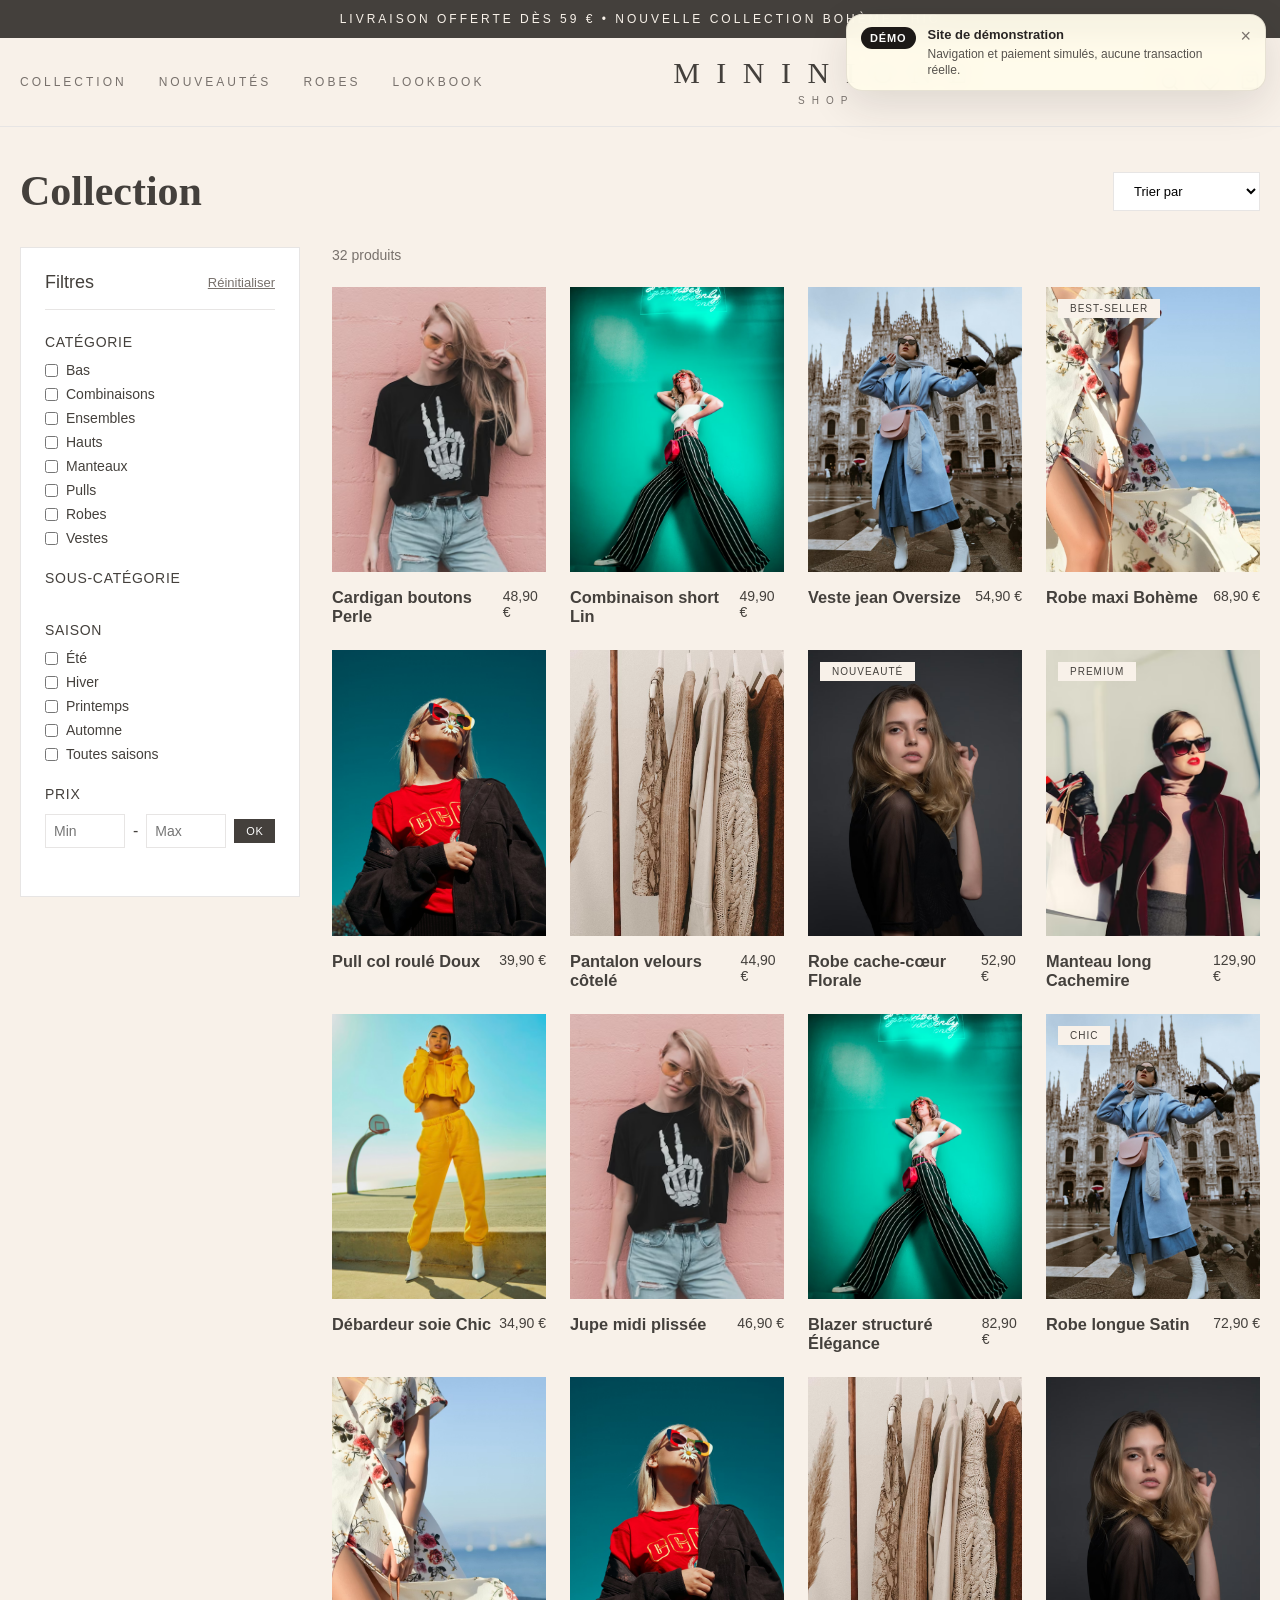
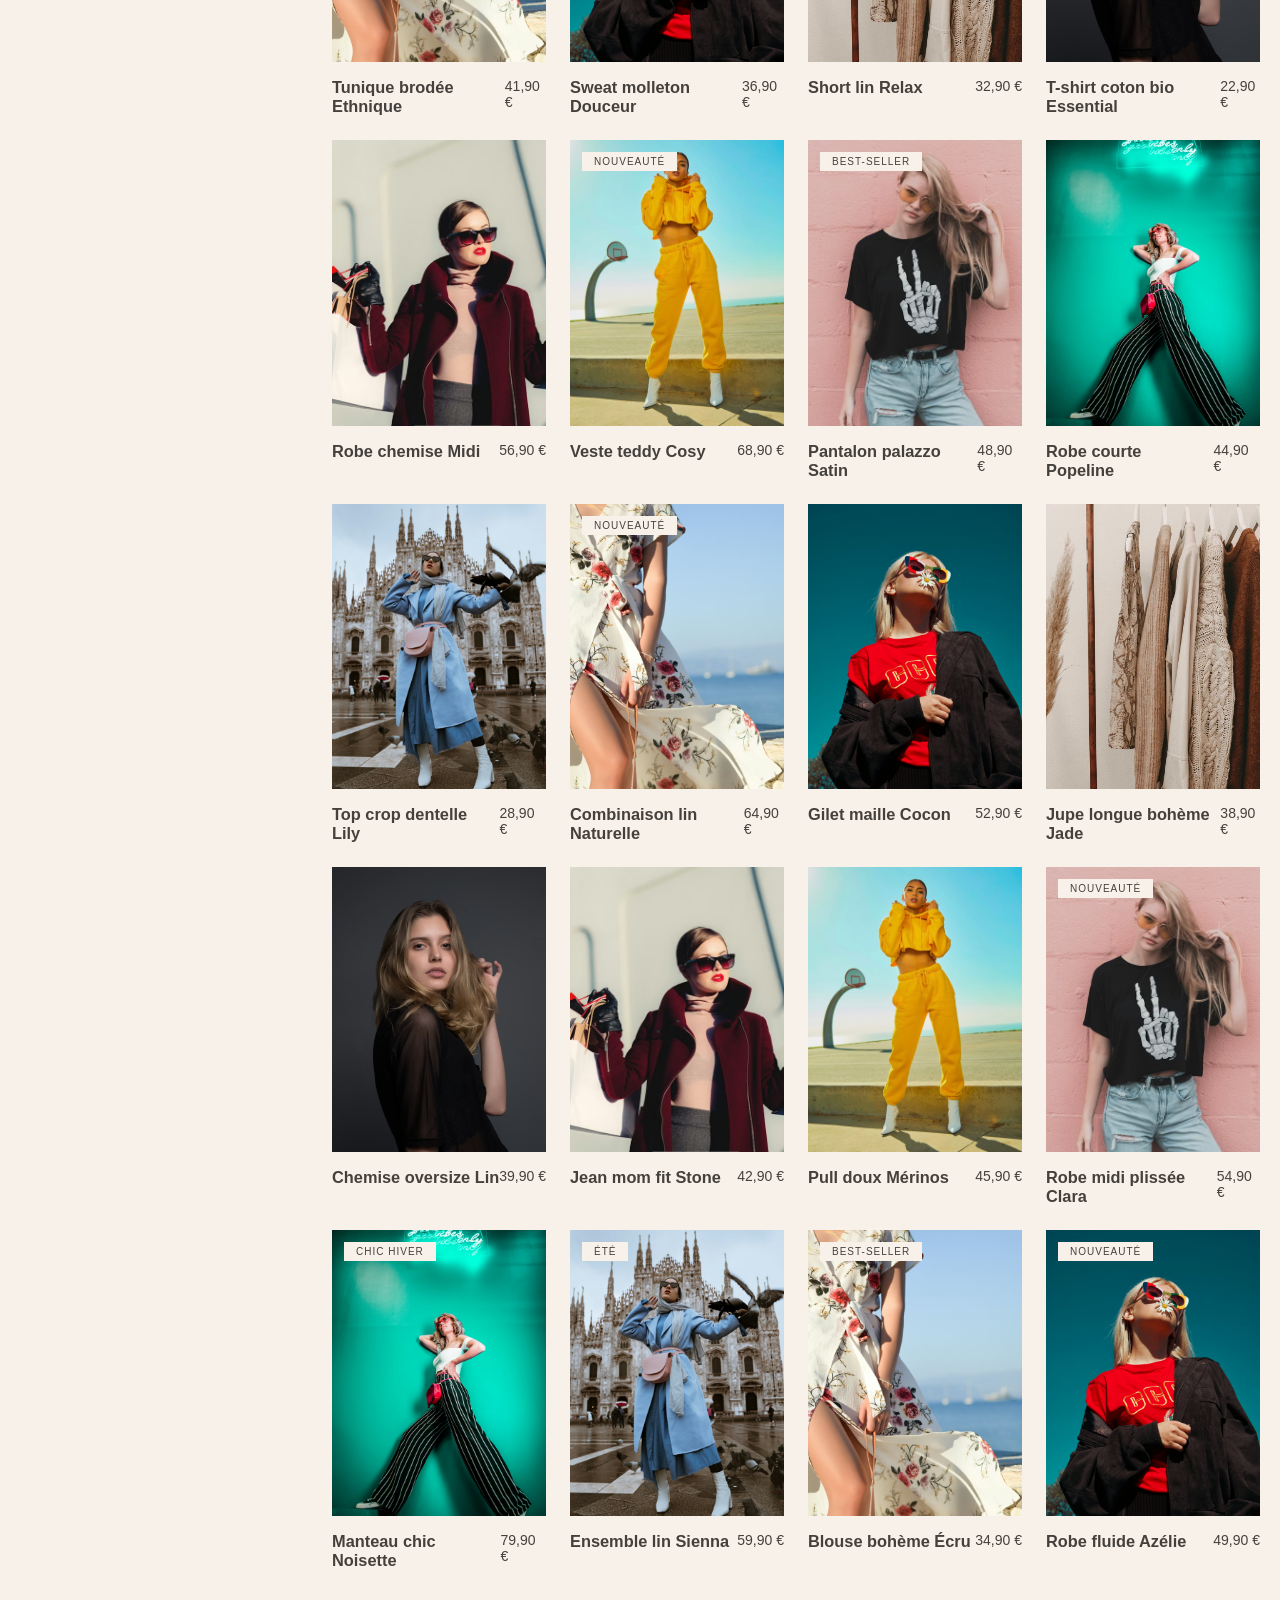
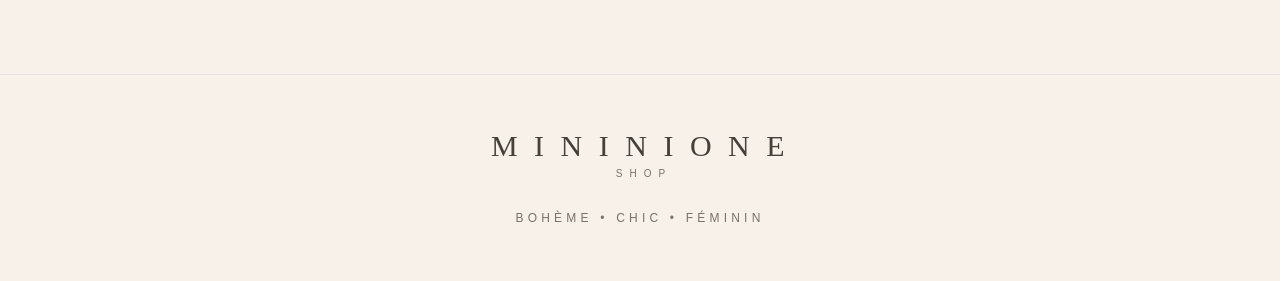
==== checkout.html @ 6a5db96a "Add files via upload" ====
<!DOCTYPE html>
<html lang="fr">
<head>
  <meta charset="UTF-8">
  <meta name="viewport" content="width=device-width, initial-scale=1.0">
  <title>Commande - Mininione Shop</title>
  <link rel="stylesheet" href="css/styles.css">
</head>
<body>
  <div class="banner">
    Paiement 100% sécurisé • Livraison gratuite dès 59 €
  </div>

  <header class="header">
    <div class="header-content">
      <a href="index.html" class="logo">
        <div class="logo-main">Mininione</div>
        <div class="logo-sub">shop</div>
      </a>
    </div>
  </header>

  <main class="checkout-page">
    <div class="checkout-steps">
      <div class="step active"><span>1</span> Livraison</div>
      <div class="step"><span>2</span> Paiement</div>
      <div class="step"><span>3</span> Confirmation</div>
    </div>

    <div class="checkout-container">
      <div class="checkout-form">
        <h1>Informations de livraison</h1>

        <form id="checkoutForm">
          <div class="form-section">
            <h3>Contact</h3>
            <div class="form-row">
              <div class="form-group full">
                <label for="email">Email *</label>
                <input type="email" id="email" required>
              </div>
            </div>
            <div class="form-row">
              <div class="form-group">
                <label for="firstName">Prénom *</label>
                <input type="text" id="firstName" required>
              </div>
              <div class="form-group">
                <label for="lastName">Nom *</label>
                <input type="text" id="lastName" required>
              </div>
            </div>
            <div class="form-row">
              <div class="form-group full">
                <label for="phone">Téléphone</label>
                <input type="tel" id="phone">
              </div>
            </div>
          </div>

          <div class="form-section">
            <h3>Adresse de livraison</h3>
            <div class="form-row">
              <div class="form-group full">
                <label for="address">Adresse *</label>
                <input type="text" id="address" required>
              </div>
            </div>
            <div class="form-row">
              <div class="form-group">
                <label for="city">Ville *</label>
                <input type="text" id="city" required>
              </div>
              <div class="form-group">
                <label for="postal">Code postal *</label>
                <input type="text" id="postal" required>
              </div>
            </div>
          </div>

          <div class="form-section">
            <h3>Mode de paiement</h3>
            <div class="payment-methods">
              <label class="payment-method">
                <input type="radio" name="payment" value="card" checked>
                <div class="payment-option">
                  <span>Carte bancaire</span>
                  <p>Paiement sécurisé (simulé)</p>
                </div>
              </label>
              <label class="payment-method">
                <input type="radio" name="payment" value="paypal">
                <div class="payment-option">
                  <span>PayPal</span>
                  <p>Paiement rapide (simulé)</p>
                </div>
              </label>
            </div>
            <p class="payment-note">Mode démonstration : aucun paiement réel ne sera effectué</p>
          </div>

          <button type="submit" class="btn-primary btn-large">Valider la commande</button>
        </form>
      </div>

      <div class="checkout-summary">
        <h2>Récapitulatif</h2>
        <div id="orderItems"></div>
        <div class="summary-divider"></div>
        <div class="summary-row">
          <span>Sous-total</span>
          <span id="summarySubtotal">0,00 €</span>
        </div>
        <div class="summary-row">
          <span>Livraison</span>
          <span id="summaryShipping">0,00 €</span>
        </div>
        <div class="summary-divider"></div>
        <div class="summary-row summary-total">
          <span>Total</span>
          <span id="summaryTotal">0,00 €</span>
        </div>
      </div>
    </div>
  </main>

  <footer class="footer">
    <a href="index.html" class="logo">
      <div class="logo-main">Mininione</div>
      <div class="logo-sub">shop</div>
    </a>
    <p class="footer-tagline">Bohème • Chic • Féminin</p>
  </footer>

  <script src="data/products-data.js"></script>
  <script src="js/mock-api.js"></script>
  <script src="js/demo-notice.js"></script>
  <script src="js/app.js"></script>
  <script src="js/checkout.js"></script>
</body>
</html>
---- css/styles.css ----
* {
  margin: 0;
  padding: 0;
  box-sizing: border-box;
}

body {
  font-family: -apple-system, BlinkMacSystemFont, 'Segoe UI', Roboto, sans-serif;
  background-color: #f8f1e9;
  color: #44403c;
  min-height: 100vh;
}

.banner {
  background-color: #44403c;
  color: #f8f1e9;
  text-align: center;
  font-size: 12px;
  letter-spacing: 0.25em;
  text-transform: uppercase;
  padding: 12px;
}

.header {
  position: sticky;
  top: 0;
  z-index: 50;
  background-color: rgba(248, 241, 233, 0.9);
  backdrop-filter: blur(10px);
  border-bottom: 1px solid #e7e5e4;
}

.header-content {
  max-width: 1280px;
  margin: 0 auto;
  padding: 20px;
  display: flex;
  align-items: center;
  justify-content: space-between;
}

.menu-toggle {
  display: block;
  background: none;
  border: none;
  cursor: pointer;
  color: #44403c;
}

.nav-desktop {
  display: none;
  gap: 32px;
  font-size: 12px;
  letter-spacing: 0.25em;
  text-transform: uppercase;
}

.nav-desktop a {
  color: #78716c;
  text-decoration: none;
  cursor: pointer;
}

.logo {
  text-align: center;
  line-height: 1;
  user-select: none;
}

.logo-main {
  font-family: Georgia, serif;
  font-size: 30px;
  letter-spacing: 0.55em;
  color: #44403c;
  text-transform: uppercase;
  margin-left: 12px;
}

.logo-sub {
  margin-top: 8px;
  font-size: 10px;
  letter-spacing: 0.7em;
  text-transform: uppercase;
  color: #78716c;
  margin-left: 8px;
}

.header-icons {
  display: flex;
  gap: 20px;
  cursor: pointer;
}

.nav-mobile {
  display: none;
  padding: 0 24px 20px;
  flex-direction: column;
  gap: 12px;
  font-size: 14px;
  text-transform: uppercase;
  letter-spacing: 0.1em;
}

.nav-mobile.open {
  display: flex;
}

.nav-mobile a {
  color: #44403c;
  text-decoration: none;
}

.hero {
  position: relative;
  overflow: hidden;
}

.hero-grid {
  display: grid;
  grid-template-columns: 1fr;
  min-height: 78vh;
}

.hero-content {
  display: flex;
  align-items: center;
  padding: 80px 32px;
}

.hero-inner {
  max-width: 576px;
  animation: fadeInUp 0.8s ease-out;
}

.hero-subtitle {
  font-size: 12px;
  letter-spacing: 0.45em;
  text-transform: uppercase;
  color: #78716c;
  margin-bottom: 24px;
}

.hero-title {
  font-family: Georgia, serif;
  font-size: 48px;
  line-height: 0.95;
  margin-bottom: 32px;
}

.hero-description {
  font-size: 18px;
  color: #78716c;
  margin-bottom: 40px;
  line-height: 2;
}

.btn-primary {
  background-color: #44403c;
  color: white;
  padding: 16px 32px;
  font-size: 12px;
  letter-spacing: 0.3em;
  text-transform: uppercase;
  border: none;
  cursor: pointer;
  transition: background-color 0.3s;
}

.btn-primary:hover {
  background-color: #57534e;
}

.hero-image {
  position: relative;
  min-height: 560px;
}

.hero-image img {
  position: absolute;
  inset: 0;
  width: 100%;
  height: 100%;
  object-fit: cover;
}

.hero-overlay {
  position: absolute;
  inset: 0;
  background: linear-gradient(to top, rgba(41, 37, 36, 0.25), transparent);
}

.categories {
  max-width: 1280px;
  margin: 0 auto;
  padding: 64px 20px;
  display: grid;
  gap: 20px;
}

.category-card {
  position: relative;
  height: 440px;
  overflow: hidden;
  background-color: #e7e5e4;
}

.category-card img {
  width: 100%;
  height: 100%;
  object-fit: cover;
  transition: transform 0.7s;
}

.category-card:hover img {
  transform: scale(1.05);
}

.category-overlay {
  position: absolute;
  inset: 0;
  background-color: rgba(41, 37, 36, 0.25);
}

.category-content {
  position: absolute;
  bottom: 32px;
  left: 32px;
  right: 32px;
  color: white;
}

.category-content h2 {
  font-family: Georgia, serif;
  font-size: 36px;
  margin-bottom: 12px;
}

.category-content p {
  font-size: 14px;
  opacity: 0.9;
  margin-bottom: 20px;
}

.btn-outline-white {
  border: 1px solid white;
  background: none;
  color: white;
  padding: 12px 20px;
  font-size: 12px;
  letter-spacing: 0.25em;
  text-transform: uppercase;
  cursor: pointer;
  transition: background-color 0.3s;
}

.btn-outline-white:hover {
  background-color: rgba(255, 255, 255, 0.1);
}

.products {
  max-width: 1280px;
  margin: 0 auto;
  padding: 40px 20px;
}

.products-header {
  display: flex;
  align-items: flex-end;
  justify-content: space-between;
  margin-bottom: 32px;
}

.section-subtitle {
  font-size: 12px;
  letter-spacing: 0.35em;
  text-transform: uppercase;
  color: #78716c;
  margin-bottom: 12px;
}

.section-title {
  font-family: Georgia, serif;
  font-size: 48px;
}

.link-underline {
  display: none;
  font-size: 12px;
  letter-spacing: 0.25em;
  text-transform: uppercase;
  border-bottom: 1px solid #44403c;
  padding-bottom: 4px;
  color: #44403c;
  text-decoration: none;
}

.products-grid {
  display: grid;
  gap: 24px;
}

.product-card {
  cursor: pointer;
}

.product-image {
  position: relative;
  aspect-ratio: 3/4;
  overflow: hidden;
  background-color: #e7e5e4;
  margin-bottom: 16px;
}

.product-image img {
  width: 100%;
  height: 100%;
  object-fit: cover;
  transition: transform 0.7s;
}

.product-card:hover .product-image img {
  transform: scale(1.05);
}

.product-badge {
  position: absolute;
  top: 12px;
  left: 12px;
  background-color: #f8f1e9;
  padding: 4px 12px;
  font-size: 10px;
  letter-spacing: 0.1em;
  text-transform: uppercase;
}

.product-quick-view {
  position: absolute;
  bottom: 12px;
  left: 12px;
  right: 12px;
  background-color: rgba(255, 255, 255, 0.95);
  padding: 12px;
  font-size: 12px;
  letter-spacing: 0.25em;
  text-transform: uppercase;
  border: none;
  cursor: pointer;
  opacity: 0;
  transition: opacity 0.3s;
}

.product-card:hover .product-quick-view {
  opacity: 1;
}

.product-info {
  display: flex;
  justify-content: space-between;
  font-size: 14px;
}

.lookbook {
  margin: 64px 0;
  background-color: #efe2d5;
}

.lookbook-grid {
  max-width: 1280px;
  margin: 0 auto;
  display: grid;
  align-items: center;
}

.lookbook-grid img {
  width: 100%;
  height: 620px;
  object-fit: cover;
}

.lookbook-content {
  padding: 64px 32px;
}

.lookbook-content h2 {
  font-family: Georgia, serif;
  font-size: 48px;
  line-height: 1.2;
  margin-bottom: 28px;
}

.lookbook-content p {
  color: #78716c;
  line-height: 2;
  margin-bottom: 32px;
}

.btn-outline {
  border: 1px solid #44403c;
  background: none;
  color: #44403c;
  padding: 16px 32px;
  font-size: 12px;
  letter-spacing: 0.3em;
  text-transform: uppercase;
  cursor: pointer;
  transition: background-color 0.3s;
}

.btn-outline:hover {
  background-color: rgba(68, 64, 60, 0.05);
}

.features {
  max-width: 1280px;
  margin: 0 auto;
  padding: 40px 20px;
  display: grid;
  gap: 20px;
  text-align: center;
}

.feature-card {
  background-color: rgba(255, 255, 255, 0.45);
  padding: 32px;
  border: 1px solid #e7e5e4;
}

.feature-card svg {
  margin: 0 auto 16px;
}

.feature-card p {
  font-size: 12px;
  letter-spacing: 0.25em;
  text-transform: uppercase;
}

.footer {
  margin-top: 64px;
  border-top: 1px solid #e7e5e4;
  padding: 56px 20px;
  text-align: center;
}

.footer-tagline {
  margin-top: 32px;
  font-size: 12px;
  letter-spacing: 0.35em;
  text-transform: uppercase;
  color: #78716c;
}

@keyframes fadeInUp {
  from {
    opacity: 0;
    transform: translateY(20px);
  }
  to {
    opacity: 1;
    transform: translateY(0);
  }
}

@media (min-width: 640px) {
  .products-grid {
    grid-template-columns: repeat(2, 1fr);
  }
}

@media (min-width: 768px) {
  .categories {
    grid-template-columns: repeat(3, 1fr);
  }

  .features {
    grid-template-columns: repeat(4, 1fr);
  }
}

@media (min-width: 1024px) {
  .menu-toggle {
    display: none;
  }

  .nav-desktop {
    display: flex;
  }

  .hero-grid {
    grid-template-columns: repeat(2, 1fr);
  }

  .hero-title {
    font-size: 64px;
  }

  .hero-content {
    padding: 80px 80px;
  }

  .link-underline {
    display: block;
  }

  .products-grid {
    grid-template-columns: repeat(4, 1fr);
  }

  .lookbook-grid {
    grid-template-columns: repeat(2, 1fr);
  }

  .lookbook-content {
    padding: 64px 80px;
  }

  .lookbook-content h2 {
    font-size: 60px;
  }
}
/* ============================================
   NOUVELLES FONCTIONNALITÉS E-COMMERCE
   ============================================ */

/* Logo clickable */
.logo {
  text-decoration: none;
}

.logo:hover {
  opacity: 0.8;
}

/* Cart count badge */
.cart-link {
  position: relative;
  text-decoration: none;
  color: inherit;
}

.cart-count {
  position: absolute;
  top: -8px;
  right: -8px;
  background-color: #44403c;
  color: #f8f1e9;
  font-size: 10px;
  font-weight: bold;
  padding: 2px 6px;
  border-radius: 50%;
  min-width: 18px;
  height: 18px;
  display: none;
  align-items: center;
  justify-content: center;
}

/* Header icons buttons */
.header-icons button {
  background: none;
  border: none;
  cursor: pointer;
  color: #44403c;
  padding: 0;
  display: flex;
  align-items: center;
}

.header-icons button:hover {
  opacity: 0.7;
}

/* Modal */
.modal {
  display: none;
  position: fixed;
  top: 0;
  left: 0;
  width: 100%;
  height: 100%;
  background-color: rgba(0, 0, 0, 0.5);
  z-index: 1000;
  align-items: center;
  justify-content: center;
  padding: 20px;
}

.modal-content {
  background-color: #f8f1e9;
  padding: 40px;
  border-radius: 0;
  max-width: 500px;
  width: 100%;
  position: relative;
  max-height: 90vh;
  overflow-y: auto;
}

.modal-large {
  max-width: 800px;
}

.modal-close {
  position: absolute;
  top: 20px;
  right: 20px;
  font-size: 32px;
  background: none;
  border: none;
  cursor: pointer;
  color: #44403c;
  line-height: 1;
}

.modal-close:hover {
  opacity: 0.7;
}

.search-box {
  display: flex;
  gap: 12px;
  margin-top: 20px;
}

.search-box input {
  flex: 1;
  padding: 12px;
  border: 1px solid #e7e5e4;
  background-color: white;
  font-size: 14px;
}

.search-box button {
  padding: 12px 24px;
  background-color: #44403c;
  color: white;
  border: none;
  cursor: pointer;
  font-size: 12px;
  letter-spacing: 0.1em;
  text-transform: uppercase;
}

.search-box button:hover {
  background-color: #57534e;
}

/* Notifications */
.notification {
  position: fixed;
  bottom: 20px;
  right: 20px;
  background-color: #16a34a;
  color: white;
  padding: 16px 24px;
  border-radius: 4px;
  box-shadow: 0 4px 12px rgba(0,0,0,0.15);
  z-index: 1001;
  transform: translateY(100px);
  opacity: 0;
  transition: all 0.3s ease;
  max-width: 90%;
}

.notification.show {
  transform: translateY(0);
  opacity: 1;
}

.notification-error {
  background-color: #dc2626;
}

/* Loading */
.loading {
  text-align: center;
  padding: 40px;
  color: #78716c;
}

/* Collection Page */
.collection-page {
  max-width: 1440px;
  margin: 0 auto;
  padding: 40px 20px;
}

.collection-header {
  display: flex;
  justify-content: space-between;
  align-items: center;
  margin-bottom: 32px;
  flex-wrap: wrap;
  gap: 16px;
}

.collection-header h1 {
  font-family: Georgia, serif;
  font-size: 42px;
  margin: 0;
}

.collection-actions {
  display: flex;
  gap: 12px;
  align-items: center;
}

.btn-filter {
  display: flex;
  align-items: center;
  gap: 8px;
  padding: 10px 16px;
  border: 1px solid #e7e5e4;
  background-color: white;
  cursor: pointer;
  font-size: 13px;
  letter-spacing: 0.05em;
}

.btn-filter:hover {
  background-color: #f5f5f4;
}

.sort-select {
  padding: 10px 16px;
  border: 1px solid #e7e5e4;
  background-color: white;
  cursor: pointer;
  font-size: 13px;
}

.collection-container {
  display: grid;
  grid-template-columns: 1fr;
  gap: 32px;
}

.filters-sidebar {
  display: none;
  padding: 24px;
  background-color: white;
  border: 1px solid #e7e5e4;
  height: fit-content;
  position: sticky;
  top: 100px;
}

.filters-sidebar.open {
  display: block;
  position: fixed;
  top: 0;
  left: 0;
  right: 0;
  bottom: 0;
  z-index: 100;
  overflow-y: auto;
}

.filters-header {
  display: flex;
  justify-content: space-between;
  align-items: center;
  margin-bottom: 24px;
  padding-bottom: 16px;
  border-bottom: 1px solid #e7e5e4;
}

.filters-header h3 {
  font-size: 18px;
  font-weight: 500;
}

.btn-text {
  background: none;
  border: none;
  color: #78716c;
  cursor: pointer;
  font-size: 13px;
  text-decoration: underline;
}

.btn-text:hover {
  color: #44403c;
}

.filter-group {
  margin-bottom: 24px;
}

.filter-group h4 {
  font-size: 14px;
  font-weight: 500;
  margin-bottom: 12px;
  text-transform: uppercase;
  letter-spacing: 0.05em;
}

.filter-options {
  display: flex;
  flex-direction: column;
  gap: 8px;
}

.filter-options label {
  display: flex;
  align-items: center;
  gap: 8px;
  font-size: 14px;
  cursor: pointer;
}

.filter-options input[type="checkbox"] {
  cursor: pointer;
}

.price-range {
  display: flex;
  align-items: center;
  gap: 8px;
}

.price-range input {
  width: 80px;
  padding: 8px;
  border: 1px solid #e7e5e4;
  font-size: 14px;
}

.btn-small {
  padding: 6px 12px;
  background-color: #44403c;
  color: white;
  border: none;
  cursor: pointer;
  font-size: 11px;
  letter-spacing: 0.05em;
  text-transform: uppercase;
}

.btn-small:hover {
  background-color: #57534e;
}

.btn-danger {
  background-color: #dc2626;
}

.btn-danger:hover {
  background-color: #b91c1c;
}

.collection-content {
  flex: 1;
}

.results-info {
  margin-bottom: 24px;
}

.results-info p {
  color: #78716c;
  font-size: 14px;
}

.no-results {
  text-align: center;
  padding: 80px 20px;
}

.no-results p {
  color: #78716c;
  margin-bottom: 24px;
}

/* Product Page */
.product-page {
  max-width: 1440px;
  margin: 0 auto;
  padding: 40px 20px;
}

.breadcrumb {
  font-size: 13px;
  color: #78716c;
  margin-bottom: 32px;
}

.breadcrumb a {
  color: #78716c;
  text-decoration: none;
}

.breadcrumb a:hover {
  text-decoration: underline;
}

.product-container {
  display: grid;
  grid-template-columns: 1fr;
  gap: 48px;
}

.product-images {
  position: sticky;
  top: 100px;
  height: fit-content;
}

.product-main-image {
  position: relative;
  aspect-ratio: 3/4;
  background-color: #e7e5e4;
  overflow: hidden;
}

.product-main-image img {
  width: 100%;
  height: 100%;
  object-fit: cover;
}

.product-badge-large {
  position: absolute;
  top: 20px;
  left: 20px;
  background-color: #f8f1e9;
  padding: 8px 16px;
  font-size: 12px;
  letter-spacing: 0.1em;
  text-transform: uppercase;
}

.product-details {
  max-width: 600px;
}

.product-title {
  font-family: Georgia, serif;
  font-size: 36px;
  margin-bottom: 16px;
}

.product-price {
  font-size: 24px;
  font-weight: 500;
  margin-bottom: 24px;
}

.product-meta {
  display: flex;
  gap: 12px;
  margin-bottom: 24px;
  flex-wrap: wrap;
}

.meta-item {
  padding: 4px 12px;
  background-color: #e7e5e4;
  font-size: 12px;
  letter-spacing: 0.05em;
  text-transform: uppercase;
}

.product-description {
  margin-bottom: 32px;
  line-height: 1.8;
  color: #57534e;
}

.product-options {
  margin-bottom: 32px;
}

.option-group {
  margin-bottom: 24px;
}

.option-group label {
  display: block;
  font-size: 14px;
  font-weight: 500;
  margin-bottom: 12px;
  text-transform: uppercase;
  letter-spacing: 0.05em;
}

.size-options, .color-options {
  display: flex;
  gap: 8px;
  flex-wrap: wrap;
}

.size-option, .color-option {
  padding: 10px 16px;
  border: 1px solid #e7e5e4;
  background-color: white;
  cursor: pointer;
  font-size: 14px;
  transition: all 0.2s;
}

.size-option:hover, .color-option:hover {
  border-color: #44403c;
}

.size-option.selected, .color-option.selected {
  background-color: #44403c;
  color: white;
  border-color: #44403c;
}

.option-error {
  color: #dc2626;
  font-size: 12px;
  margin-top: 8px;
}

.quantity-selector {
  display: flex;
  align-items: center;
  gap: 12px;
}

.quantity-selector button {
  width: 40px;
  height: 40px;
  border: 1px solid #e7e5e4;
  background-color: white;
  cursor: pointer;
  font-size: 18px;
}

.quantity-selector button:hover {
  background-color: #f5f5f4;
}

.quantity-selector input {
  width: 60px;
  height: 40px;
  text-align: center;
  border: 1px solid #e7e5e4;
  font-size: 16px;
}

.product-actions {
  display: flex;
  gap: 12px;
  margin-bottom: 32px;
}

.btn-large {
  flex: 1;
  padding: 16px 32px;
  font-size: 14px;
}

.btn-icon {
  width: 52px;
  display: flex;
  align-items: center;
  justify-content: center;
}

.product-info-tabs {
  border-top: 1px solid #e7e5e4;
  padding-top: 24px;
}

.tab-item {
  display: flex;
  align-items: center;
  gap: 12px;
  padding: 12px 0;
  font-size: 14px;
  color: #57534e;
}

/* Cart Page */
.cart-page {
  max-width: 1280px;
  margin: 0 auto;
  padding: 40px 20px;
}

.cart-page h1 {
  font-family: Georgia, serif;
  font-size: 42px;
  margin-bottom: 40px;
}

.cart-container {
  display: grid;
  grid-template-columns: 1fr;
  gap: 32px;
}

.cart-items {
  display: flex;
  flex-direction: column;
  gap: 24px;
}

.empty-cart {
  text-align: center;
  padding: 80px 20px;
}

.empty-cart svg {
  margin-bottom: 24px;
  opacity: 0.5;
}

.empty-cart h2 {
  font-size: 24px;
  margin-bottom: 12px;
}

.empty-cart p {
  color: #78716c;
  margin-bottom: 24px;
}

.cart-item {
  display: grid;
  grid-template-columns: 100px 1fr auto;
  gap: 16px;
  padding: 20px;
  background-color: white;
  border: 1px solid #e7e5e4;
}

.cart-item-image img {
  width: 100%;
  height: 120px;
  object-fit: cover;
}

.cart-item-details h3 {
  font-size: 16px;
  margin-bottom: 8px;
}

.cart-item-meta {
  font-size: 13px;
  color: #78716c;
  margin-bottom: 8px;
}

.cart-item-price {
  font-size: 16px;
  font-weight: 500;
}

.cart-item-actions {
  display: flex;
  flex-direction: column;
  justify-content: space-between;
  align-items: flex-end;
}

.quantity-control {
  display: flex;
  align-items: center;
  gap: 12px;
}

.qty-btn {
  width: 32px;
  height: 32px;
  border: 1px solid #e7e5e4;
  background-color: white;
  cursor: pointer;
  font-size: 16px;
}

.qty-btn:hover {
  background-color: #f5f5f4;
}

.qty-display {
  font-size: 16px;
  min-width: 24px;
  text-align: center;
}

.remove-btn {
  background: none;
  border: none;
  color: #dc2626;
  cursor: pointer;
  padding: 4px;
}

.remove-btn:hover {
  opacity: 0.7;
}

.cart-summary {
  padding: 24px;
  background-color: white;
  border: 1px solid #e7e5e4;
  height: fit-content;
  position: sticky;
  top: 100px;
}

.cart-summary h2 {
  font-size: 20px;
  margin-bottom: 20px;
}

.summary-row {
  display: flex;
  justify-content: space-between;
  margin-bottom: 16px;
  font-size: 14px;
}

.summary-divider {
  height: 1px;
  background-color: #e7e5e4;
  margin: 20px 0;
}

.summary-total {
  font-size: 18px;
  font-weight: 500;
}

.continue-shopping {
  display: block;
  text-align: center;
  margin-top: 16px;
  color: #78716c;
  font-size: 13px;
  text-decoration: none;
}

.continue-shopping:hover {
  text-decoration: underline;
}

/* Checkout & Confirmation Pages */
.checkout-page, .confirmation-page {
  max-width: 1280px;
  margin: 0 auto;
  padding: 40px 20px;
}

.checkout-steps {
  display: flex;
  justify-content: center;
  gap: 24px;
  margin-bottom: 48px;
}

.step {
  display: flex;
  align-items: center;
  gap: 8px;
  color: #78716c;
  font-size: 14px;
}

.step span {
  width: 32px;
  height: 32px;
  border-radius: 50%;
  background-color: #e7e5e4;
  display: flex;
  align-items: center;
  justify-content: center;
  font-weight: 500;
}

.step.active {
  color: #44403c;
}

.step.active span {
  background-color: #44403c;
  color: white;
}

.checkout-container {
  display: grid;
  grid-template-columns: 1fr;
  gap: 32px;
}

.checkout-form h1 {
  font-family: Georgia, serif;
  font-size: 32px;
  margin-bottom: 32px;
}

.form-section {
  margin-bottom: 32px;
}

.form-section h3 {
  font-size: 18px;
  margin-bottom: 20px;
  padding-bottom: 12px;
  border-bottom: 1px solid #e7e5e4;
}

.form-row {
  display: grid;
  grid-template-columns: 1fr;
  gap: 16px;
  margin-bottom: 16px;
}

.form-group {
  display: flex;
  flex-direction: column;
}

.form-group.full {
  grid-column: 1 / -1;
}

.form-group label {
  font-size: 13px;
  font-weight: 500;
  margin-bottom: 8px;
  text-transform: uppercase;
  letter-spacing: 0.05em;
}

.form-group input, .form-group textarea, .form-group select {
  padding: 12px;
  border: 1px solid #e7e5e4;
  background-color: white;
  font-size: 14px;
  font-family: inherit;
}

.form-group input:focus, .form-group textarea:focus, .form-group select:focus {
  outline: none;
  border-color: #44403c;
}

.payment-methods {
  display: flex;
  flex-direction: column;
  gap: 12px;
}

.payment-method {
  display: block;
  cursor: pointer;
}

.payment-method input[type="radio"] {
  display: none;
}

.payment-option {
  padding: 16px;
  border: 2px solid #e7e5e4;
  background-color: white;
  transition: border-color 0.2s;
}

.payment-method input[type="radio"]:checked + .payment-option {
  border-color: #44403c;
}

.payment-option span {
  display: block;
  font-weight: 500;
  margin-bottom: 4px;
}

.payment-option p {
  font-size: 13px;
  color: #78716c;
  margin: 0;
}

.payment-note {
  margin-top: 12px;
  font-size: 13px;
  color: #b91c1c;
  padding: 12px;
  background-color: #fee2e2;
}

.checkout-summary {
  padding: 24px;
  background-color: white;
  border: 1px solid #e7e5e4;
  height: fit-content;
  position: sticky;
  top: 100px;
}

.order-item {
  display: grid;
  grid-template-columns: 60px 1fr auto;
  gap: 12px;
  margin-bottom: 16px;
  padding-bottom: 16px;
  border-bottom: 1px solid #e7e5e4;
}

.order-item:last-child {
  border-bottom: none;
}

.order-item img {
  width: 60px;
  height: 75px;
  object-fit: cover;
}

.order-item-details h4 {
  font-size: 14px;
  margin-bottom: 4px;
}

.order-item-details p {
  font-size: 12px;
  color: #78716c;
}

.order-item-price {
  font-size: 14px;
  font-weight: 500;
}

.confirmation-page {
  min-height: 60vh;
  display: flex;
  align-items: center;
  justify-content: center;
}

.confirmation-container {
  text-align: center;
  max-width: 600px;
}

.success-icon {
  margin-bottom: 24px;
}

.confirmation-container h1 {
  font-family: Georgia, serif;
  font-size: 36px;
  margin-bottom: 16px;
  color: #16a34a;
}

.confirmation-message {
  color: #57534e;
  line-height: 1.8;
  margin-bottom: 32px;
}

.confirmation-actions {
  display: flex;
  gap: 16px;
  justify-content: center;
  flex-wrap: wrap;
}

/* Admin Page */
.admin-body {
  background-color: #f5f5f4;
}

.admin-header {
  background-color: #44403c;
  color: white;
  padding: 20px;
}

.admin-header-content {
  max-width: 1440px;
  margin: 0 auto;
  display: flex;
  justify-content: space-between;
  align-items: center;
}

.admin-header h1 {
  font-size: 24px;
  margin: 0;
}

.admin-header .btn-text {
  color: white;
}

.admin-page {
  max-width: 1440px;
  margin: 0 auto;
  padding: 32px 20px;
}

.admin-nav {
  display: flex;
  gap: 4px;
  margin-bottom: 32px;
  border-bottom: 2px solid #e7e5e4;
}

.admin-nav-btn {
  padding: 12px 24px;
  background: none;
  border: none;
  cursor: pointer;
  font-size: 14px;
  font-weight: 500;
  color: #78716c;
  border-bottom: 2px solid transparent;
  margin-bottom: -2px;
}

.admin-nav-btn:hover {
  color: #44403c;
}

.admin-nav-btn.active {
  color: #44403c;
  border-bottom-color: #44403c;
}

.admin-content {
  background-color: white;
  border: 1px solid #e7e5e4;
  padding: 32px;
}

.admin-tab {
  display: none;
}

.admin-tab.active {
  display: block;
}

.admin-toolbar {
  display: flex;
  justify-content: space-between;
  align-items: center;
  margin-bottom: 24px;
}

.admin-toolbar h2 {
  font-size: 24px;
  margin: 0;
}

.admin-table-container {
  overflow-x: auto;
}

.admin-table {
  width: 100%;
  border-collapse: collapse;
}

.admin-table th {
  text-align: left;
  padding: 12px;
  border-bottom: 2px solid #e7e5e4;
  font-size: 13px;
  font-weight: 500;
  text-transform: uppercase;
  letter-spacing: 0.05em;
  background-color: #f5f5f4;
}

.admin-table td {
  padding: 16px 12px;
  border-bottom: 1px solid #e7e5e4;
  font-size: 14px;
}

.admin-table tr:hover {
  background-color: #f9fafb;
}

.admin-form {
  display: flex;
  flex-direction: column;
  gap: 20px;
}

.form-actions {
  display: flex;
  gap: 12px;
  justify-content: flex-end;
  padding-top: 20px;
  border-top: 1px solid #e7e5e4;
}

.status-badge {
  padding: 4px 12px;
  font-size: 11px;
  font-weight: 500;
  text-transform: uppercase;
  letter-spacing: 0.05em;
  border-radius: 12px;
}

.status-pending {
  background-color: #fef3c7;
  color: #92400e;
}

.status-completed {
  background-color: #d1fae5;
  color: #065f46;
}

.footer-admin {
  margin-top: 16px;
}

/* Responsive */
@media (min-width: 768px) {
  .collection-container {
    grid-template-columns: 280px 1fr;
  }

  .filters-sidebar {
    display: block;
  }

  .filters-sidebar.open {
    position: static;
  }

  .btn-filter {
    display: none;
  }

  .product-container {
    grid-template-columns: 1fr 1fr;
  }

  .cart-container, .checkout-container {
    grid-template-columns: 1fr 400px;
  }

  .form-row {
    grid-template-columns: repeat(2, 1fr);
  }
}

@media (min-width: 1024px) {
  .cart-item {
    grid-template-columns: 120px 1fr auto;
  }

  .cart-item-image img {
    height: 150px;
  }
}

/* Fix pour le bouton favori (icône coeur) */
.btn-outline.btn-icon {
  padding: 14px;
  min-width: 52px;
  height: 52px;
}

.btn-outline.btn-icon:hover {
  background-color: rgba(68, 64, 60, 0.05);
}

.btn-outline.btn-icon svg {
  transition: transform 0.2s;
}

.btn-outline.btn-icon:hover svg {
  transform: scale(1.1);
}

/* Wishlist button style */
.wishlist-link {
  position: relative;
  background: none;
  border: none;
  cursor: pointer;
  color: #44403c;
  padding: 0;
  display: flex;
  align-items: center;
}

.wishlist-link:hover {
  opacity: 0.7;
}

/* Wishlist page styles */
.wishlist-header {
  display: flex;
  justify-content: space-between;
  align-items: center;
  margin-bottom: 32px;
}

.wishlist-container {
  min-height: 400px;
}

.wishlist-remove-btn {
  position: absolute;
  top: 12px;
  right: 12px;
  background-color: rgba(255, 255, 255, 0.95);
  border: none;
  border-radius: 50%;
  width: 40px;
  height: 40px;
  display: flex;
  align-items: center;
  justify-content: center;
  cursor: pointer;
  opacity: 0;
  transition: opacity 0.3s, transform 0.2s;
  color: #dc2626;
}

.product-card:hover .wishlist-remove-btn {
  opacity: 1;
}

.wishlist-remove-btn:hover {
  transform: scale(1.1);
  background-color: #fee2e2;
}

.btn-outline.btn-icon.active {
  background-color: rgba(68, 64, 60, 0.1);
}

.btn-outline.btn-icon.active svg {
  fill: currentColor;
}

.demo-notice {
  position: fixed;
  top: 14px;
  right: 14px;
  z-index: 1200;
  display: flex;
  align-items: flex-start;
  gap: 12px;
  max-width: min(420px, calc(100vw - 24px));
  padding: 12px 14px;
  border: 1px solid rgba(120, 113, 108, 0.18);
  border-radius: 16px;
  background: rgba(255, 251, 235, 0.96);
  box-shadow: 0 14px 40px rgba(41, 37, 36, 0.12);
  backdrop-filter: blur(10px);
}

.demo-notice__badge {
  flex: 0 0 auto;
  padding: 5px 9px;
  border-radius: 999px;
  background: #1c1917;
  color: #fafaf9;
  font-size: 11px;
  font-weight: 700;
  letter-spacing: 0.08em;
  text-transform: uppercase;
}

.demo-notice__content {
  display: flex;
  flex-direction: column;
  gap: 3px;
  min-width: 0;
  color: #292524;
}

.demo-notice__content strong {
  font-size: 13px;
  line-height: 1.2;
}

.demo-notice__content span {
  font-size: 12px;
  line-height: 1.35;
  color: #57534e;
}

.demo-notice__close {
  flex: 0 0 auto;
  border: 0;
  background: transparent;
  color: #78716c;
  font-size: 18px;
  line-height: 1;
  cursor: pointer;
  padding: 0;
}

.demo-notice__close:hover {
  color: #1c1917;
}

@media (max-width: 640px) {
  .demo-notice {
    top: auto;
    right: 12px;
    bottom: 12px;
    left: 12px;
    max-width: none;
    padding: 12px;
  }
}
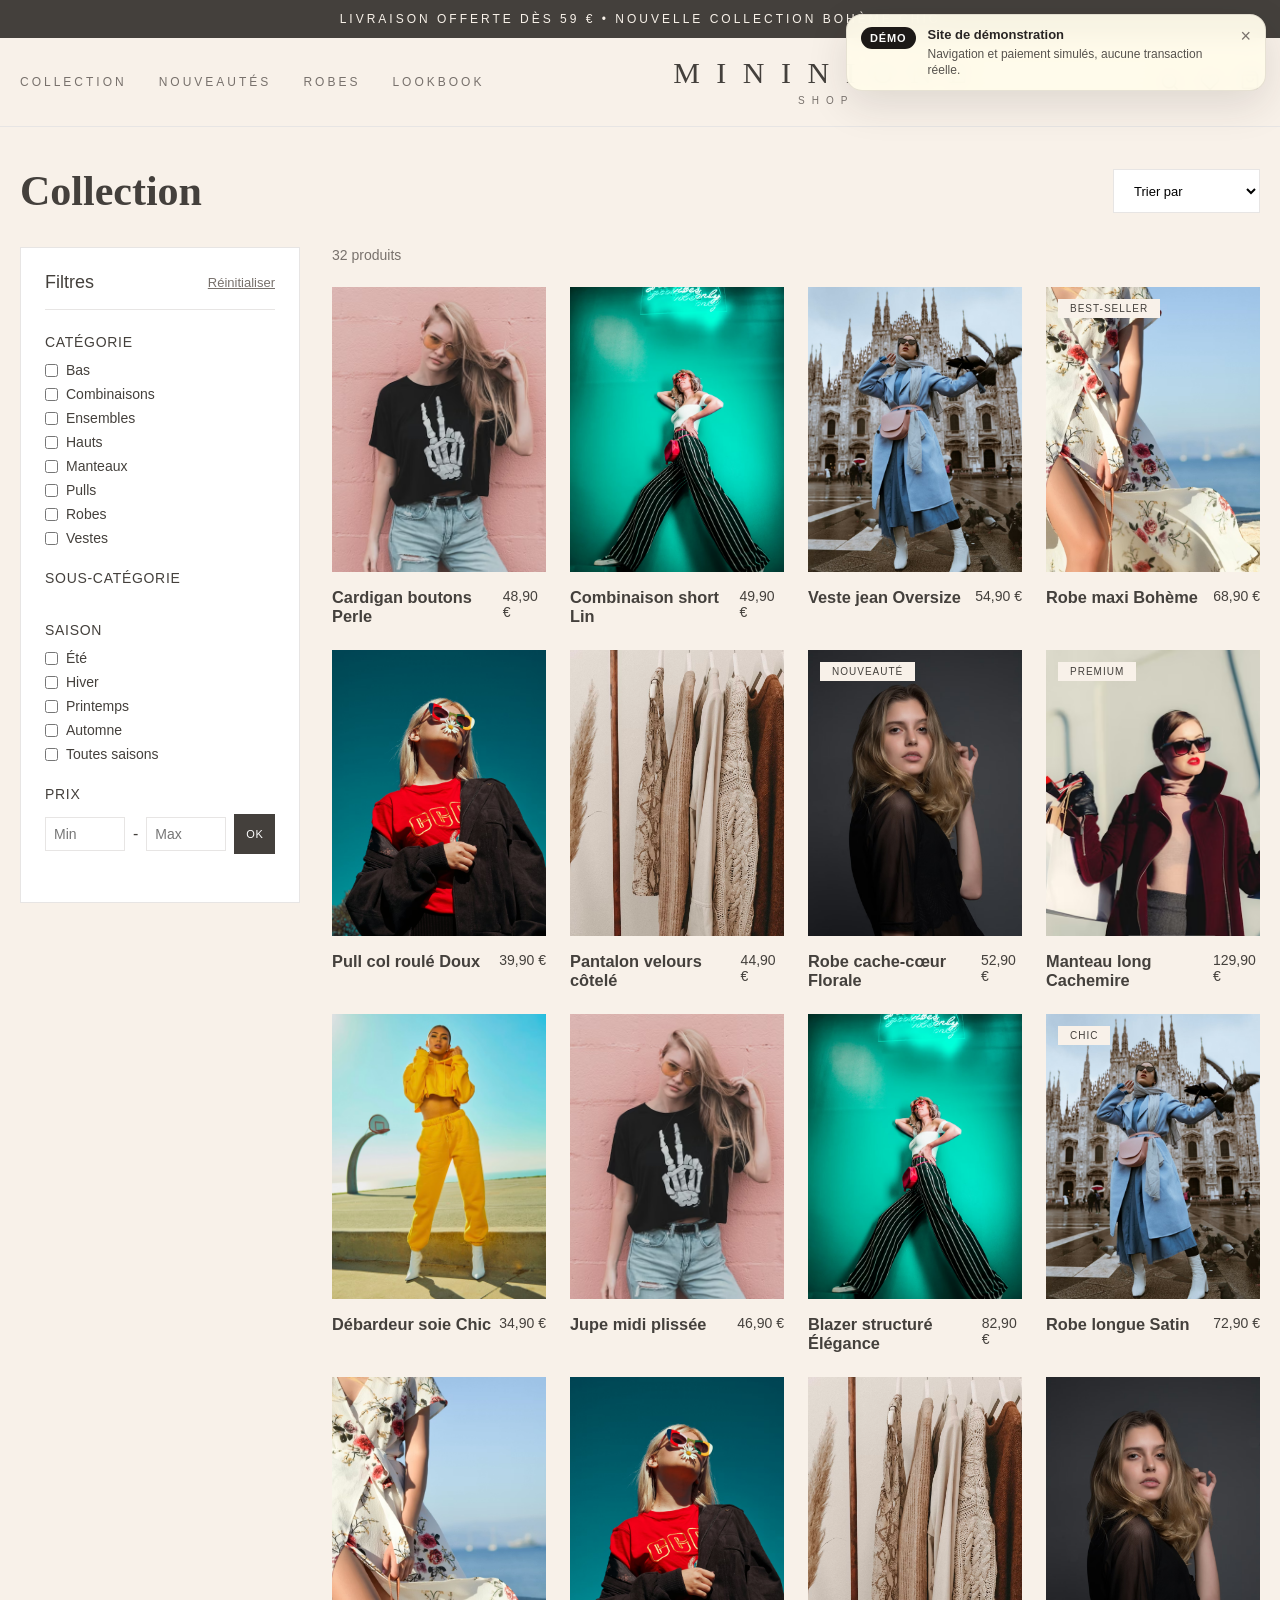
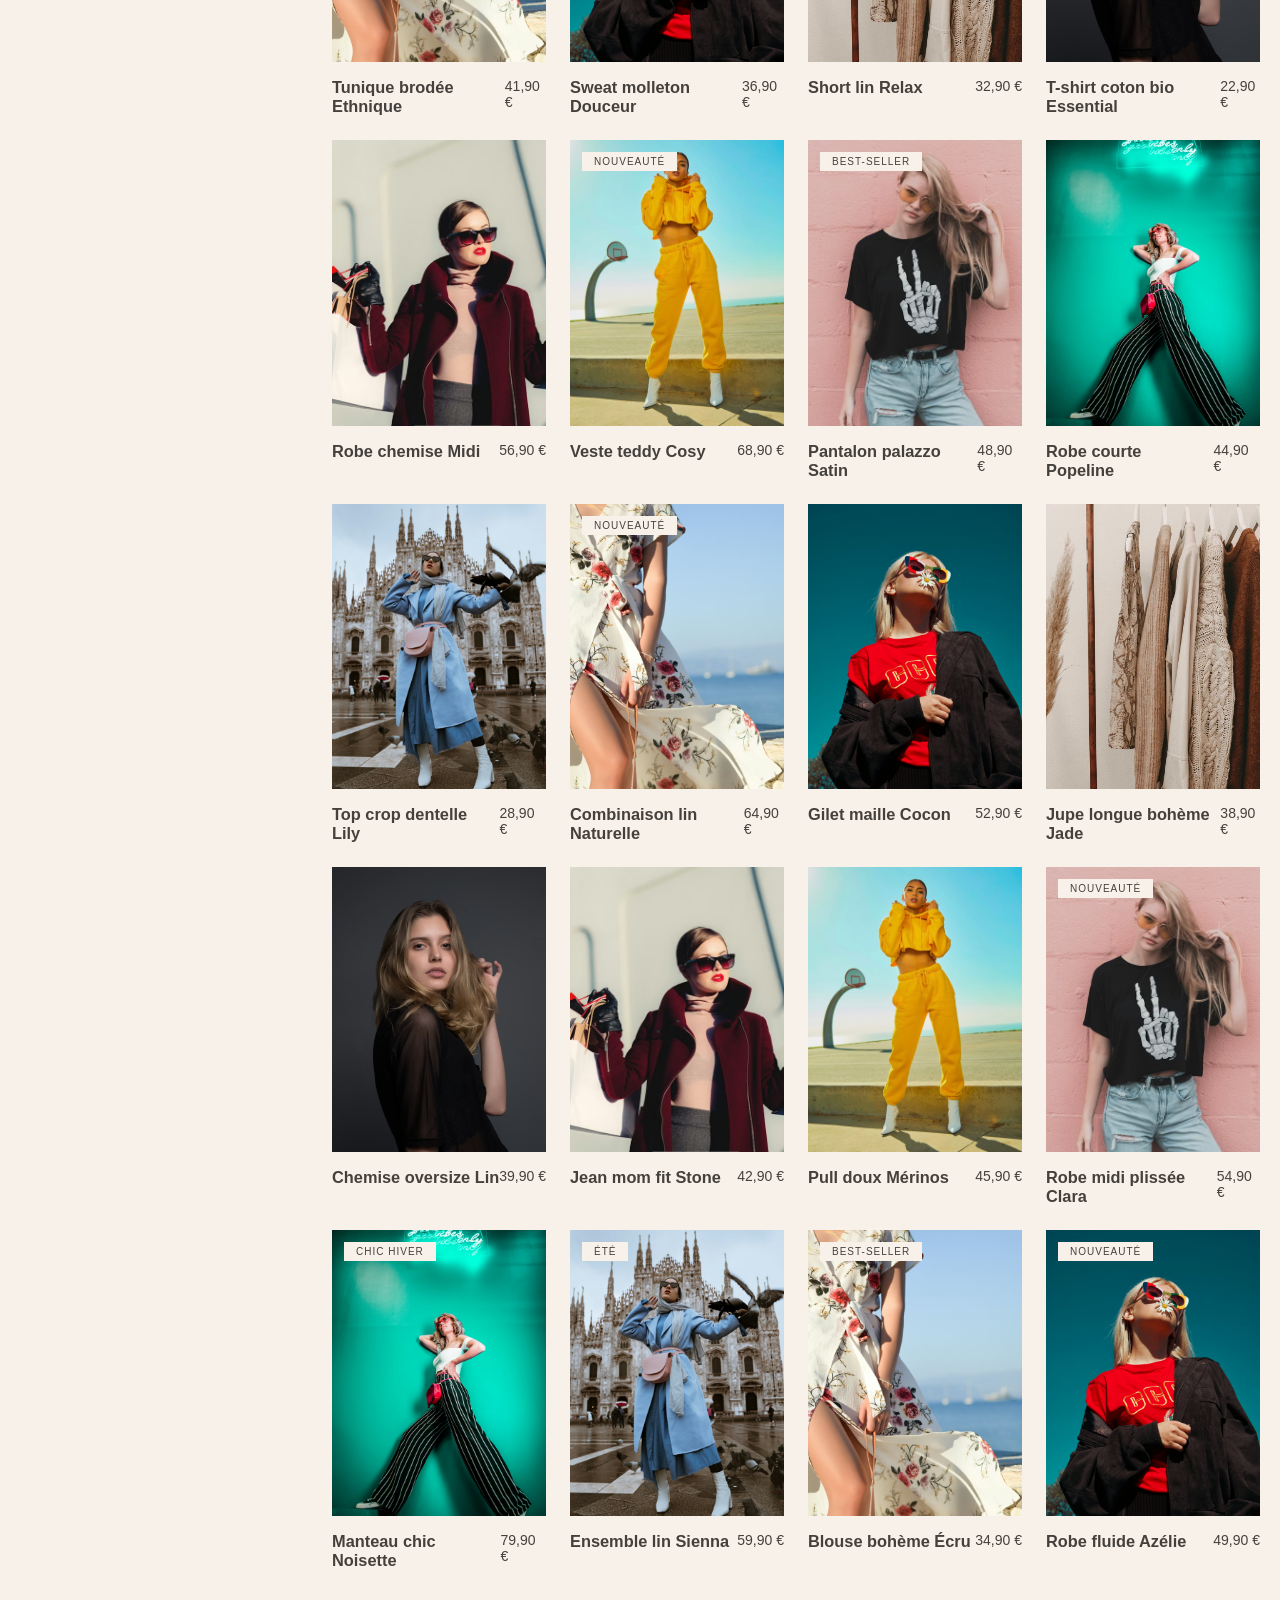
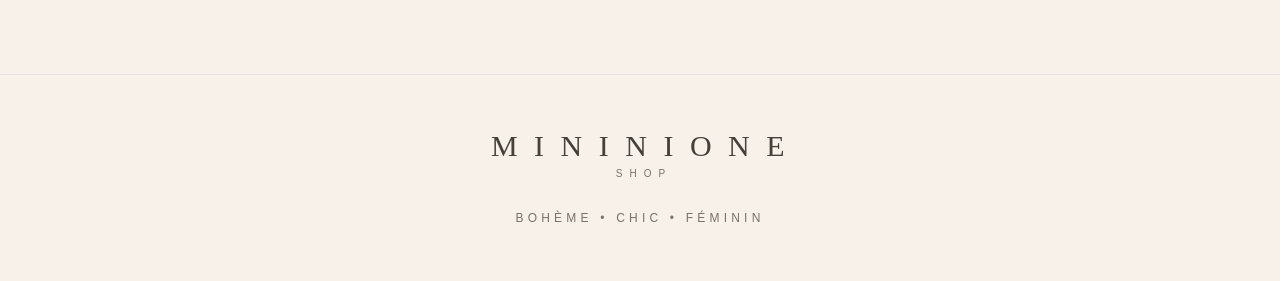
==== commit 6b629e60: "Add files via upload" ====
--- a/checkout.html
+++ b/checkout.html
@@ -53,7 +53,7 @@
             <div class="form-row">
               <div class="form-group full">
                 <label for="phone">Téléphone</label>
-                <input type="tel" id="phone">
+                <input type="tel" id="phone" inputmode="tel" autocomplete="tel">
               </div>
             </div>
           </div>
@@ -63,17 +63,17 @@
             <div class="form-row">
               <div class="form-group full">
                 <label for="address">Adresse *</label>
-                <input type="text" id="address" required>
+                <input type="text" id="address" required autocomplete="street-address">
               </div>
             </div>
             <div class="form-row">
               <div class="form-group">
                 <label for="city">Ville *</label>
-                <input type="text" id="city" required>
+                <input type="text" id="city" required autocomplete="address-level2">
               </div>
               <div class="form-group">
                 <label for="postal">Code postal *</label>
-                <input type="text" id="postal" required>
+                <input type="text" id="postal" required inputmode="numeric" autocomplete="postal-code">
               </div>
             </div>
           </div>
--- a/css/styles.css
+++ b/css/styles.css
@@ -9,6 +9,7 @@
   background-color: #f8f1e9;
   color: #44403c;
   min-height: 100vh;
+  overflow-x: hidden;
 }
 
 .banner {
@@ -37,6 +38,7 @@
   display: flex;
   align-items: center;
   justify-content: space-between;
+  gap: 16px;
 }
 
 .menu-toggle {
@@ -89,6 +91,7 @@
   display: flex;
   gap: 20px;
   cursor: pointer;
+  flex-shrink: 0;
 }
 
 .nav-mobile {
@@ -103,6 +106,8 @@
 
 .nav-mobile.open {
   display: flex;
+  background-color: rgba(248, 241, 233, 0.98);
+  border-top: 1px solid #e7e5e4;
 }
 
 .nav-mobile a {
@@ -164,6 +169,7 @@
   border: none;
   cursor: pointer;
   transition: background-color 0.3s;
+  min-height: 48px;
 }
 
 .btn-primary:hover {
@@ -404,6 +410,7 @@
   text-transform: uppercase;
   cursor: pointer;
   transition: background-color 0.3s;
+  min-height: 48px;
 }
 
 .btn-outline:hover {
@@ -716,6 +723,7 @@
   cursor: pointer;
   font-size: 13px;
   letter-spacing: 0.05em;
+  min-height: 44px;
 }
 
 .btn-filter:hover {
@@ -728,6 +736,7 @@
   background-color: white;
   cursor: pointer;
   font-size: 13px;
+  min-height: 44px;
 }
 
 .collection-container {
@@ -755,6 +764,7 @@
   bottom: 0;
   z-index: 100;
   overflow-y: auto;
+  background-color: #fcfaf7;
 }
 
 .filters-header {
@@ -836,6 +846,7 @@
   font-size: 11px;
   letter-spacing: 0.05em;
   text-transform: uppercase;
+  min-height: 40px;
 }
 
 .btn-small:hover {
@@ -902,9 +913,9 @@
 }
 
 .product-images {
-  position: sticky;
-  top: 100px;
+  position: static;
   height: fit-content;
+  align-self: start;
 }
 
 .product-main-image {
@@ -912,6 +923,7 @@
   aspect-ratio: 3/4;
   background-color: #e7e5e4;
   overflow: hidden;
+  border-radius: 2px;
 }
 
 .product-main-image img {
@@ -933,6 +945,7 @@
 
 .product-details {
   max-width: 600px;
+  min-width: 0;
 }
 
 .product-title {
@@ -998,6 +1011,7 @@
   cursor: pointer;
   font-size: 14px;
   transition: all 0.2s;
+  min-height: 44px;
 }
 
 .size-option:hover, .color-option:hover {
@@ -1029,6 +1043,7 @@
   background-color: white;
   cursor: pointer;
   font-size: 18px;
+  touch-action: manipulation;
 }
 
 .quantity-selector button:hover {
@@ -1047,6 +1062,7 @@
   display: flex;
   gap: 12px;
   margin-bottom: 32px;
+  flex-wrap: wrap;
 }
 
 .btn-large {
@@ -1336,6 +1352,7 @@
   background-color: white;
   font-size: 14px;
   font-family: inherit;
+  min-height: 48px;
 }
 
 .form-group input:focus, .form-group textarea:focus, .form-group select:focus {
@@ -1363,6 +1380,7 @@
   border: 2px solid #e7e5e4;
   background-color: white;
   transition: border-color 0.2s;
+  min-height: 76px;
 }
 
 .payment-method input[type="radio"]:checked + .payment-option {
@@ -1507,6 +1525,7 @@
   gap: 4px;
   margin-bottom: 32px;
   border-bottom: 2px solid #e7e5e4;
+  overflow-x: auto;
 }
 
 .admin-nav-btn {
@@ -1558,11 +1577,13 @@
 
 .admin-table-container {
   overflow-x: auto;
+  -webkit-overflow-scrolling: touch;
 }
 
 .admin-table {
   width: 100%;
   border-collapse: collapse;
+  min-width: 760px;
 }
 
 .admin-table th {
@@ -1655,6 +1676,11 @@
 }
 
 @media (min-width: 1024px) {
+  .product-images {
+    position: sticky;
+    top: 100px;
+  }
+
   .cart-item {
     grid-template-columns: 120px 1fr auto;
   }
@@ -1810,6 +1836,181 @@
 }
 
 @media (max-width: 640px) {
+  .banner {
+    padding: 10px 12px;
+    font-size: 10px;
+    letter-spacing: 0.18em;
+    line-height: 1.5;
+  }
+
+  .header-content {
+    padding: 16px 14px;
+    gap: 10px;
+  }
+
+  .logo-main {
+    font-size: 24px;
+    letter-spacing: 0.32em;
+    margin-left: 6px;
+  }
+
+  .logo-sub {
+    font-size: 9px;
+    letter-spacing: 0.42em;
+    margin-left: 4px;
+  }
+
+  .header-icons {
+    gap: 14px;
+  }
+
+  .modal-content {
+    padding: 24px 18px;
+  }
+
+  .search-box {
+    flex-direction: column;
+  }
+
+  .search-box button {
+    width: 100%;
+  }
+
+  .collection-page,
+  .product-page,
+  .cart-page,
+  .checkout-page,
+  .confirmation-page,
+  .admin-page {
+    padding: 24px 14px;
+  }
+
+  .collection-header {
+    align-items: stretch;
+    margin-bottom: 24px;
+  }
+
+  .collection-header h1,
+  .cart-page h1,
+  .checkout-form h1,
+  .confirmation-container h1,
+  .admin-toolbar h2 {
+    font-size: 28px;
+  }
+
+  .collection-actions {
+    width: 100%;
+    flex-direction: column;
+    align-items: stretch;
+  }
+
+  .sort-select,
+  .btn-filter {
+    width: 100%;
+  }
+
+  .product-container {
+    gap: 24px;
+  }
+
+  .product-main-image {
+    max-height: min(68vh, 560px);
+  }
+
+  .product-main-image img {
+    height: 100%;
+  }
+
+  .product-title {
+    font-size: 28px;
+  }
+
+  .product-price {
+    font-size: 22px;
+  }
+
+  .product-actions {
+    flex-direction: column;
+  }
+
+  .btn-large,
+  .btn-icon {
+    width: 100%;
+  }
+
+  .btn-icon {
+    min-height: 52px;
+  }
+
+  .price-range {
+    display: grid;
+    grid-template-columns: 1fr;
+    gap: 10px;
+  }
+
+  .price-range span {
+    display: none;
+  }
+
+  .price-range input,
+  .price-range button {
+    width: 100%;
+  }
+
+  .cart-item {
+    grid-template-columns: 84px 1fr;
+    gap: 14px;
+  }
+
+  .cart-item-image img {
+    height: 108px;
+  }
+
+  .cart-item-actions {
+    grid-column: 1 / -1;
+    flex-direction: row;
+    justify-content: space-between;
+    align-items: center;
+    padding-top: 12px;
+  }
+
+  .checkout-steps {
+    flex-wrap: wrap;
+    gap: 12px;
+    justify-content: flex-start;
+    margin-bottom: 32px;
+  }
+
+  .step {
+    font-size: 12px;
+  }
+
+  .step span {
+    width: 28px;
+    height: 28px;
+  }
+
+  .confirmation-actions,
+  .form-actions,
+  .admin-toolbar {
+    flex-direction: column;
+    align-items: stretch;
+  }
+
+  .admin-content {
+    padding: 20px 14px;
+  }
+
+  .admin-header-content {
+    gap: 12px;
+    align-items: flex-start;
+    flex-direction: column;
+  }
+
+  .admin-nav-btn {
+    white-space: nowrap;
+  }
+
   .demo-notice {
     top: auto;
     right: 12px;
